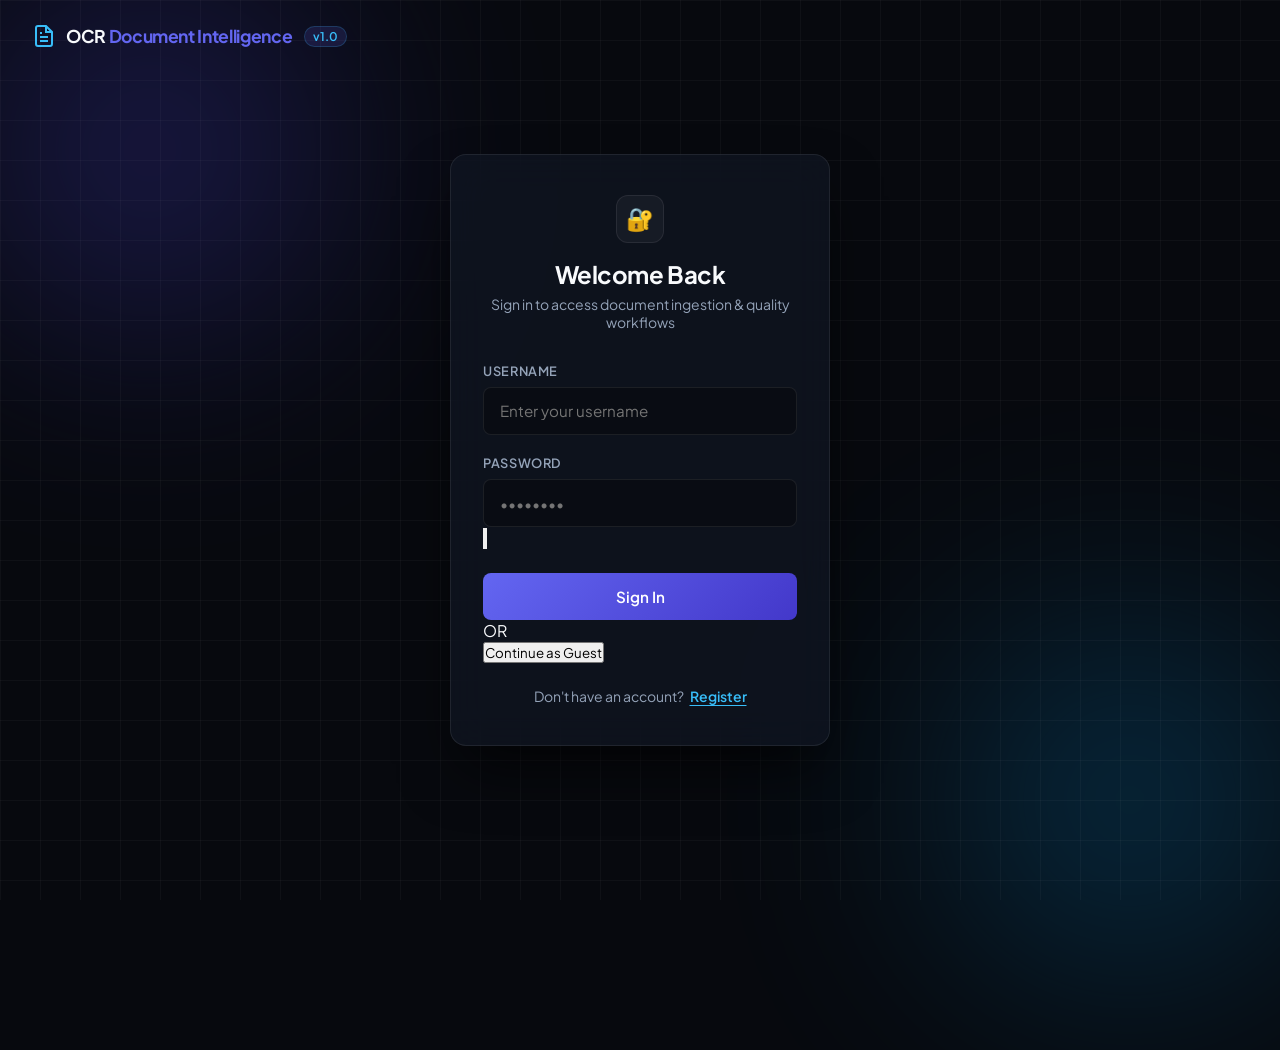
==== frontend/index.html @ 3588db5a "Made final modifications for frontend, connected db to store OCR engines's results" ====
<!DOCTYPE html>
<html lang="en">
<head>
    <meta charset="UTF-8">
    <meta name="viewport" content="width=device-width, initial-scale=1.0">
    <title>OCR Document Intelligence - Platform</title>
    <link rel="stylesheet" href="css/style.css">
    <link rel="preconnect" href="https://fonts.googleapis.com">
    <link href="https://fonts.googleapis.com/css2?family=Plus+Jakarta+Sans:wght@400;500;600;700&display=swap" rel="stylesheet">
</head>
<body>
    <!-- Top Branding Header -->
    <header class="top-branding">
        <div class="brand-logo">
            <svg class="brand-icon" viewBox="0 0 24 24" fill="none" stroke="currentColor" stroke-width="2">
                <path d="M14 2H6a2 2 0 0 0-2 2v16a2 2 0 0 0 2 2h12a2 2 0 0 0 2-2V8z"></path>
                <polyline points="14 2 14 8 20 8"></polyline>
                <line x1="16" y1="13" x2="8" y2="13"></line>
                <line x1="16" y1="17" x2="8" y2="17"></line>
                <polyline points="10 9 9 9 8 9"></polyline>
            </svg>
            <span class="brand-name">OCR <span class="brand-accent">Document Intelligence</span></span>
        </div>
        <span class="version-badge">v1.0</span>

        <!-- App View Header Right Controls (Hidden in Auth View) -->
        <div id="header-user-controls" class="header-controls hidden">
            <span id="user-badge" class="user-badge"></span>
            <button id="logout-btn" class="btn-logout" title="Sign Out">Sign Out</button>
        </div>
    </header>

    <!-- Dynamic Animated Background -->
    <div class="bg-glow glow-1"></div>
    <div class="bg-glow glow-2"></div>
    <div class="bg-grid"></div>

    <!-- MAIN SPA VIEW WRAPPER -->
    <div id="spa-container">

        <!-- VIEW 1: AUTHENTICATION -->
        <section id="view-auth" class="spa-view active">
            <main class="auth-wrapper">
                <div class="auth-card">
                    <div class="auth-header">
                        <div class="header-icon-wrap">
                            <span class="auth-icon" id="form-icon">🔐</span>
                        </div>
                        <h2 id="form-title">Welcome Back</h2>
                        <p id="form-subtitle">Sign in to access document ingestion & quality workflows</p>
                    </div>

                    <div id="alert-message" class="alert hidden" aria-live="polite"></div>

                    <form id="auth-form">
                        <div class="form-group">
                            <label for="username">Username</label>
                            <div class="input-wrapper">
                                <input type="text" id="username" name="username" placeholder="Enter your username" required autocomplete="username">
                            </div>
                        </div>

                        <div class="form-group">
                            <label for="password">Password</label>
                            <div class="input-wrapper password-wrapper">
                                <input type="password" id="password" name="password" placeholder="••••••••" required autocomplete="current-password">
                                <button type="button" id="toggle-password-btn" class="btn-eye" aria-label="Toggle password visibility">
                                    <svg class="eye-icon" viewBox="0 0 24 24" fill="none" stroke="currentColor" stroke-width="2">
                                        <path d="M1 12s4-8 11-8 11 8 11 8-4 8-11 8-11-8-11-8z"></path>
                                        <circle cx="12" cy="12" r="3"></circle>
                                    </svg>
                                </button>
                            </div>
                        </div>

                        <button type="submit" id="submit-btn" class="btn-primary">
                            <span id="btn-text">Sign In</span>
                            <div class="spinner hidden" id="btn-spinner"></div>
                        </button>
                    </form>

                    <!-- Guest Mode Option with Tooltip Warning -->
                    <div class="guest-divider">
                        <span>OR</span>
                    </div>

                    <div class="guest-action-wrapper" data-tooltip="⚠️ Guest session history will not be saved across visits.">
                        <button type="button" id="guest-btn" class="btn-secondary">
                            <span>Continue as Guest</span>
                        </button>
                    </div>

                    <div class="auth-toggle">
                        <span id="toggle-prompt">Don't have an account?</span>
                        <button type="button" id="toggle-btn" class="btn-link">Register</button>
                    </div>
                </div>
            </main>
        </section>

        <!-- VIEW 2: APPLICATION CONTAINER (UPLOAD / WORKSPACE / DASHBOARD) -->
        <section id="view-app" class="spa-view hidden">
            <div class="app-container">
                <!-- Document Upload & Processing Views will render here dynamically -->
                <div id="app-content-root"></div>
            </div>
        </section>

    </div>

    <script src="js/config.js"></script>
    <script src="js/auth.js"></script>
</body>
</html>
---- frontend/css/style.css ----
:root {
    --bg-dark: #07090e;
    --surface: rgba(18, 24, 38, 0.65);
    --border: rgba(255, 255, 255, 0.08);
    --border-hover: rgba(99, 102, 241, 0.5);
    --primary: #6366f1;
    --primary-hover: #4f46e5;
    --accent: #38bdf8;
    --text-main: #f8fafc;
    --text-muted: #94a3b8;
    --error: #f87171;
    --error-bg: rgba(239, 68, 68, 0.12);
    --success: #4ade80;
    --success-bg: rgba(34, 197, 94, 0.12);
}

* { box-sizing: border-box; margin: 0; padding: 0; font-family: 'Plus Jakarta Sans', sans-serif; }

body {
    background-color: var(--bg-dark);
    color: var(--text-main);
    min-height: 100vh;
    display: flex;
    justify-content: center;
    align-items: center;
    overflow: hidden;
    position: relative;
}

/* Top Left Branding */
.top-branding {
    position: fixed;
    top: 24px;
    left: 32px;
    display: flex;
    align-items: center;
    gap: 12px;
    z-index: 10;
}
.brand-logo {
    display: flex;
    align-items: center;
    gap: 10px;
}
.brand-icon {
    width: 24px;
    height: 24px;
    color: var(--accent);
}
.brand-name {
    font-weight: 700;
    font-size: 1.1rem;
    letter-spacing: -0.02em;
    color: var(--text-main);
}
.brand-accent {
    color: var(--primary);
}
.version-badge {
    background: rgba(99, 102, 241, 0.15);
    color: var(--accent);
    border: 1px solid rgba(56, 189, 248, 0.2);
    font-size: 0.75rem;
    padding: 2px 8px;
    border-radius: 12px;
    font-weight: 600;
}

/* Animated Background Mesh & Grid */
.bg-grid {
    position: absolute;
    inset: 0;
    background-image: linear-gradient(to right, rgba(255, 255, 255, 0.03) 1px, transparent 1px),
                      linear-gradient(to bottom, rgba(255, 255, 255, 0.03) 1px, transparent 1px);
    background-size: 40px 40px;
    z-index: 1;
}
.bg-glow {
    position: absolute;
    width: 500px;
    height: 500px;
    border-radius: 50%;
    filter: blur(120px);
    opacity: 0.45;
    z-index: 0;
    animation: floatGlow 14s infinite alternate ease-in-out;
}
.glow-1 {
    top: -100px;
    left: -100px;
    background: radial-gradient(circle, #4f46e5 0%, transparent 70%);
}
.glow-2 {
    bottom: -150px;
    right: -100px;
    background: radial-gradient(circle, #0284c7 0%, transparent 70%);
    animation-delay: -7s;
}

@keyframes floatGlow {
    0% { transform: translate(0, 0) scale(1); }
    100% { transform: translate(60px, 40px) scale(1.15); }
}

/* Auth Card Glassmorphism */
.auth-wrapper {
    position: relative;
    z-index: 2;
    width: 100%;
    max-width: 420px;
    padding: 20px;
    animation: fadeInUp 0.6s cubic-bezier(0.16, 1, 0.3, 1);
}
@keyframes fadeInUp {
    from { opacity: 0; transform: translateY(20px); }
    to { opacity: 1; transform: translateY(0); }
}

.auth-card {
    background: var(--surface);
    backdrop-filter: blur(20px);
    -webkit-backdrop-filter: blur(20px);
    border: 1px solid var(--border);
    border-radius: 16px;
    padding: 2.5rem 2rem;
    box-shadow: 0 30px 60px -12px rgba(0, 0, 0, 0.7);
}

.auth-header {
    text-align: center;
    margin-bottom: 2rem;
}
.header-icon-wrap {
    width: 48px;
    height: 48px;
    background: rgba(255, 255, 255, 0.04);
    border: 1px solid var(--border);
    border-radius: 12px;
    display: inline-flex;
    align-items: center;
    justify-content: center;
    margin-bottom: 1rem;
}
.auth-icon { font-size: 1.4rem; }
.auth-header h2 { font-size: 1.5rem; font-weight: 700; letter-spacing: -0.02em; }
.auth-header p { color: var(--text-muted); font-size: 0.875rem; margin-top: 6px; }

/* Forms & Inputs */
.form-group { margin-bottom: 1.25rem; }
.form-group label { display: block; font-size: 0.8rem; font-weight: 600; text-transform: uppercase; letter-spacing: 0.05em; color: var(--text-muted); margin-bottom: 0.5rem; }
.input-wrapper input {
    width: 100%;
    padding: 0.85rem 1rem;
    background: rgba(7, 9, 14, 0.6);
    border: 1px solid var(--border);
    border-radius: 8px;
    color: var(--text-main);
    font-size: 0.95rem;
    outline: none;
    transition: all 0.2s ease;
}
.input-wrapper input:focus {
    border-color: var(--primary);
    box-shadow: 0 0 0 3px rgba(99, 102, 241, 0.2);
}

/* Primary Button */
.btn-primary {
    width: 100%;
    padding: 0.875rem;
    background: linear-gradient(135deg, var(--primary) 0%, #4338ca 100%);
    color: white;
    border: none;
    border-radius: 8px;
    font-weight: 600;
    font-size: 0.95rem;
    cursor: pointer;
    transition: all 0.2s ease;
    display: flex;
    justify-content: center;
    align-items: center;
    margin-top: 1.5rem;
}
.btn-primary:hover {
    transform: translateY(-1px);
    box-shadow: 0 8px 20px -4px rgba(99, 102, 241, 0.5);
}

/* Alert Boxes */
.alert {
    padding: 0.85rem 1rem;
    border-radius: 8px;
    font-size: 0.875rem;
    margin-bottom: 1.25rem;
}
.alert.error { background: var(--error-bg); border: 1px solid rgba(239, 68, 68, 0.3); color: var(--error); }
.alert.success { background: var(--success-bg); border: 1px solid rgba(34, 197, 94, 0.3); color: var(--success); }
.hidden { display: none !important; }

/* Toggle Button & Link */
.auth-toggle { text-align: center; margin-top: 1.5rem; font-size: 0.875rem; color: var(--text-muted); }
.btn-link {
    background: none;
    border: none;
    color: var(--accent);
    font-weight: 600;
    cursor: pointer;
    font-size: 0.875rem;
    margin-left: 4px;
    text-decoration: underline;
    text-underline-offset: 3px;
}
.btn-link:hover { color: var(--primary); }
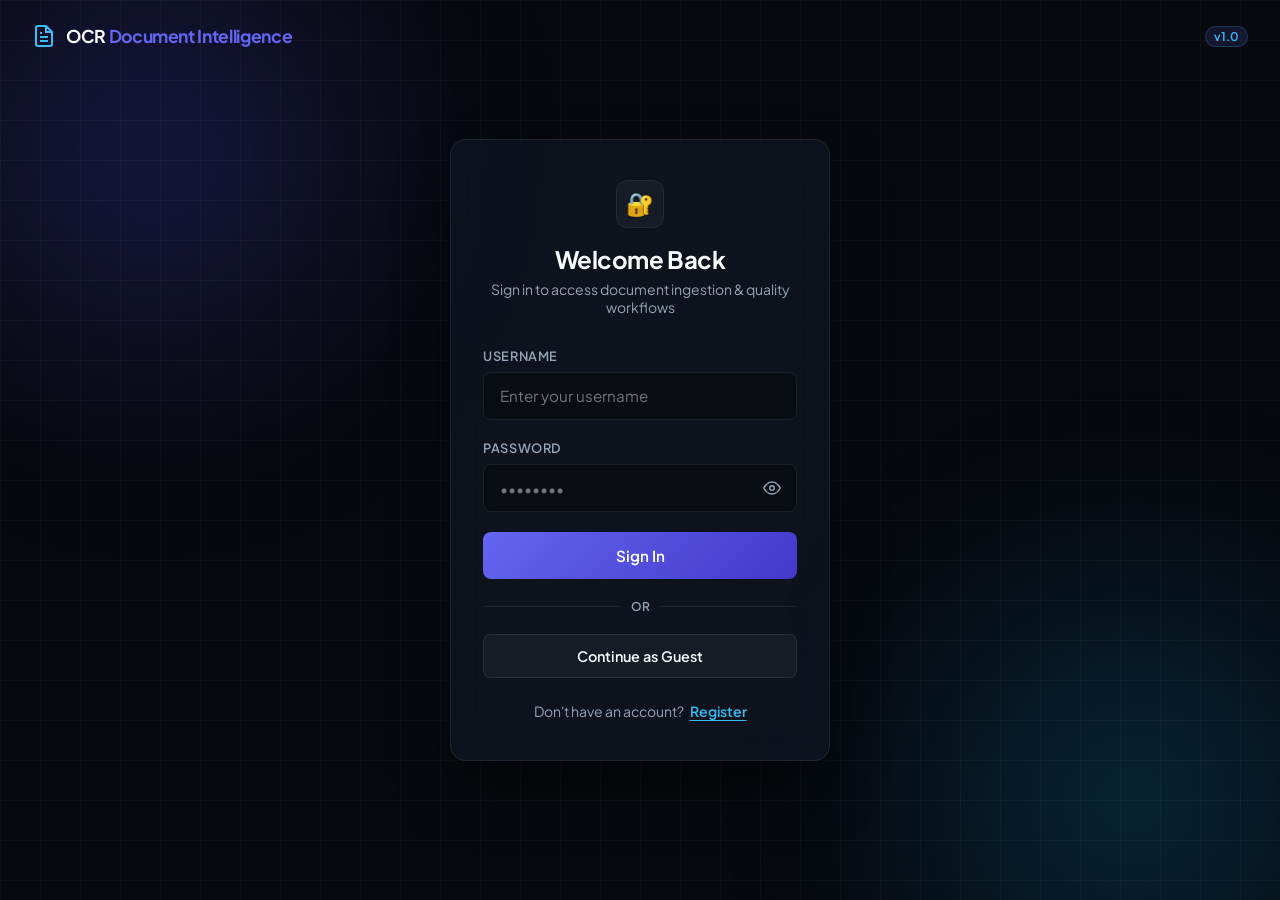
==== commit 6cbd7319: "Added history routes and some frontend implementation" ====
--- a/frontend/index.html
+++ b/frontend/index.html
@@ -1,114 +1,662 @@
 <!DOCTYPE html>
 <html lang="en">
+
 <head>
     <meta charset="UTF-8">
     <meta name="viewport" content="width=device-width, initial-scale=1.0">
+
     <title>OCR Document Intelligence - Platform</title>
+
     <link rel="stylesheet" href="css/style.css">
+
     <link rel="preconnect" href="https://fonts.googleapis.com">
-    <link href="https://fonts.googleapis.com/css2?family=Plus+Jakarta+Sans:wght@400;500;600;700&display=swap" rel="stylesheet">
+    <link
+        href="https://fonts.googleapis.com/css2?family=Plus+Jakarta+Sans:wght@400;500;600;700&display=swap"
+        rel="stylesheet"
+    >
 </head>
+
 <body>
+
     <!-- Top Branding Header -->
     <header class="top-branding">
+
         <div class="brand-logo">
-            <svg class="brand-icon" viewBox="0 0 24 24" fill="none" stroke="currentColor" stroke-width="2">
+
+            <svg
+                class="brand-icon"
+                viewBox="0 0 24 24"
+                fill="none"
+                stroke="currentColor"
+                stroke-width="2"
+            >
                 <path d="M14 2H6a2 2 0 0 0-2 2v16a2 2 0 0 0 2 2h12a2 2 0 0 0 2-2V8z"></path>
                 <polyline points="14 2 14 8 20 8"></polyline>
                 <line x1="16" y1="13" x2="8" y2="13"></line>
                 <line x1="16" y1="17" x2="8" y2="17"></line>
                 <polyline points="10 9 9 9 8 9"></polyline>
             </svg>
-            <span class="brand-name">OCR <span class="brand-accent">Document Intelligence</span></span>
+
+            <span class="brand-name">
+                OCR <span class="brand-accent">Document Intelligence</span>
+            </span>
+
         </div>
+
         <span class="version-badge">v1.0</span>
 
-        <!-- App View Header Right Controls (Hidden in Auth View) -->
+        <!-- App View Header Right Controls -->
+        <!-- Hidden while authentication view is active -->
         <div id="header-user-controls" class="header-controls hidden">
+
             <span id="user-badge" class="user-badge"></span>
-            <button id="logout-btn" class="btn-logout" title="Sign Out">Sign Out</button>
+
+            <button
+                id="logout-btn"
+                class="btn-logout"
+                title="Sign Out"
+            >
+                Sign Out
+            </button>
+
         </div>
+
     </header>
+
 
     <!-- Dynamic Animated Background -->
     <div class="bg-glow glow-1"></div>
     <div class="bg-glow glow-2"></div>
     <div class="bg-grid"></div>
 
+
     <!-- MAIN SPA VIEW WRAPPER -->
     <div id="spa-container">
 
-        <!-- VIEW 1: AUTHENTICATION -->
+
+        <!-- ========================================================= -->
+        <!-- VIEW 1: AUTHENTICATION                                    -->
+        <!-- ========================================================= -->
+
         <section id="view-auth" class="spa-view active">
+
             <main class="auth-wrapper">
+
                 <div class="auth-card">
+
                     <div class="auth-header">
+
                         <div class="header-icon-wrap">
                             <span class="auth-icon" id="form-icon">🔐</span>
                         </div>
+
                         <h2 id="form-title">Welcome Back</h2>
-                        <p id="form-subtitle">Sign in to access document ingestion & quality workflows</p>
-                    </div>
-
-                    <div id="alert-message" class="alert hidden" aria-live="polite"></div>
-
+
+                        <p id="form-subtitle">
+                            Sign in to access document ingestion &amp; quality workflows
+                        </p>
+
+                    </div>
+
+
+                    <div
+                        id="alert-message"
+                        class="alert hidden"
+                        aria-live="polite"
+                    ></div>
+
+
+                    <!-- Authentication Form -->
                     <form id="auth-form">
+
                         <div class="form-group">
+
                             <label for="username">Username</label>
+
                             <div class="input-wrapper">
-                                <input type="text" id="username" name="username" placeholder="Enter your username" required autocomplete="username">
+
+                                <input
+                                    type="text"
+                                    id="username"
+                                    name="username"
+                                    placeholder="Enter your username"
+                                    required
+                                    autocomplete="username"
+                                >
+
                             </div>
-                        </div>
+
+                        </div>
+
 
                         <div class="form-group">
+
                             <label for="password">Password</label>
+
                             <div class="input-wrapper password-wrapper">
-                                <input type="password" id="password" name="password" placeholder="••••••••" required autocomplete="current-password">
-                                <button type="button" id="toggle-password-btn" class="btn-eye" aria-label="Toggle password visibility">
-                                    <svg class="eye-icon" viewBox="0 0 24 24" fill="none" stroke="currentColor" stroke-width="2">
+
+                                <input
+                                    type="password"
+                                    id="password"
+                                    name="password"
+                                    placeholder="••••••••"
+                                    required
+                                    autocomplete="current-password"
+                                >
+
+                                <button
+                                    type="button"
+                                    id="toggle-password-btn"
+                                    class="btn-eye"
+                                    aria-label="Toggle password visibility"
+                                >
+
+                                    <svg
+                                        class="eye-icon"
+                                        viewBox="0 0 24 24"
+                                        fill="none"
+                                        stroke="currentColor"
+                                        stroke-width="2"
+                                    >
                                         <path d="M1 12s4-8 11-8 11 8 11 8-4 8-11 8-11-8-11-8z"></path>
                                         <circle cx="12" cy="12" r="3"></circle>
                                     </svg>
+
                                 </button>
+
                             </div>
-                        </div>
-
-                        <button type="submit" id="submit-btn" class="btn-primary">
+
+                        </div>
+
+
+                        <button
+                            type="submit"
+                            id="submit-btn"
+                            class="btn-primary"
+                        >
+
                             <span id="btn-text">Sign In</span>
-                            <div class="spinner hidden" id="btn-spinner"></div>
+
+                            <div
+                                class="spinner hidden"
+                                id="btn-spinner"
+                            ></div>
+
                         </button>
+
                     </form>
 
-                    <!-- Guest Mode Option with Tooltip Warning -->
+
+                    <!-- Guest Mode Option -->
                     <div class="guest-divider">
                         <span>OR</span>
                     </div>
 
-                    <div class="guest-action-wrapper" data-tooltip="⚠️ Guest session history will not be saved across visits.">
-                        <button type="button" id="guest-btn" class="btn-secondary">
+
+                    <div
+                        class="guest-action-wrapper"
+                        data-tooltip="⚠️ Guest session history will not be saved across visits."
+                    >
+
+                        <button
+                            type="button"
+                            id="guest-btn"
+                            class="btn-secondary"
+                        >
                             <span>Continue as Guest</span>
                         </button>
-                    </div>
-
+
+                    </div>
+
+
+                    <!-- Login / Register Toggle -->
                     <div class="auth-toggle">
-                        <span id="toggle-prompt">Don't have an account?</span>
-                        <button type="button" id="toggle-btn" class="btn-link">Register</button>
-                    </div>
+
+                        <span id="toggle-prompt">
+                            Don't have an account?
+                        </span>
+
+                        <button
+                            type="button"
+                            id="toggle-btn"
+                            class="btn-link"
+                        >
+                            Register
+                        </button>
+
+                    </div>
+
                 </div>
+
             </main>
+
         </section>
 
-        <!-- VIEW 2: APPLICATION CONTAINER (UPLOAD / WORKSPACE / DASHBOARD) -->
+
+        <!-- ========================================================= -->
+        <!-- VIEW 2: APPLICATION                                      -->
+        <!-- ========================================================= -->
+
         <section id="view-app" class="spa-view hidden">
-            <div class="app-container">
-                <!-- Document Upload & Processing Views will render here dynamically -->
-                <div id="app-content-root"></div>
+
+            <div class="dashboard-layout">
+
+
+                
+            <!-- ========================================================= -->
+            <!-- LEFT SIDEBAR NAVIGATION                                   -->
+            <!-- ========================================================= -->
+            <aside class="sidebar-nav">
+
+                <!-- Sidebar Brand -->
+                <div class="sidebar-brand">
+                    <svg
+                        viewBox="0 0 24 24"
+                        width="24"
+                        height="24"
+                        fill="none"
+                        stroke="currentColor"
+                        stroke-width="2"
+                    >
+                        <path d="M14 2H6a2 2 0 0 0-2 2v16a2 2 0 0 0 2 2h12a2 2 0 0 0 2-2V8z"></path>
+                        <polyline points="14 2 14 8 20 8"></polyline>
+                    </svg>
+
+                    <span>OCR Workspace</span>
+                </div>
+
+
+                <!-- Navigation Menu -->
+                <nav class="nav-menu" aria-label="Main navigation">
+
+                    <!-- ===================================================== -->
+                    <!-- DOCUMENT INGESTION                                   -->
+                    <!-- ===================================================== -->
+                    <button
+                        type="button"
+                        class="nav-item active"
+                        id="nav-ingestion"
+                        data-tab="ingestion"
+                        onclick="switchMainTab('ingestion')"
+                    >
+                        <svg
+                            class="nav-icon"
+                            viewBox="0 0 24 24"
+                            width="18"
+                            height="18"
+                            fill="none"
+                            stroke="currentColor"
+                            stroke-width="2"
+                        >
+                            <path d="M21 15v4a2 2 0 0 1-2 2H5a2 2 0 0 1-2-2v-4"></path>
+                            <polyline points="17 8 12 3 7 8"></polyline>
+                            <line x1="12" y1="3" x2="12" y2="15"></line>
+                        </svg>
+
+                        <span>Document Ingestion</span>
+                    </button>
+
+
+                    <!-- ===================================================== -->
+                    <!-- DOCUMENT HISTORY                                     -->
+                    <!-- ===================================================== -->
+                    <div
+                        id="history-nav-wrapper"
+                        class="nav-item-wrapper"
+                        data-tooltip="🔒 History is unavailable in Guest Mode"
+                    >
+                        <button
+                            type="button"
+                            id="nav-history"
+                            class="nav-item"
+                            data-tab="history"
+                            onclick="switchMainTab('history')"
+                        >
+                            <svg
+                                class="nav-icon"
+                                viewBox="0 0 24 24"
+                                width="18"
+                                height="18"
+                                fill="none"
+                                stroke="currentColor"
+                                stroke-width="2"
+                            >
+                                <circle cx="12" cy="12" r="10"></circle>
+                                <polyline points="12 6 12 12 16 14"></polyline>
+                            </svg>
+
+                            <span>Document History</span>
+
+                            <span
+                                id="history-lock-badge"
+                                class="lock-badge hidden"
+                            >
+                                Locked
+                            </span>
+                        </button>
+                    </div>
+
+
+                    <!-- ===================================================== -->
+                    <!-- PREPROCESSING                                        -->
+                    <!-- ===================================================== -->
+                    <button
+                        type="button"
+                        class="nav-item"
+                        id="nav-preprocessing"
+                        data-tab="preprocessing"
+                        onclick="switchMainTab('preprocessing')"
+                    >
+                        <svg
+                            class="nav-icon"
+                            viewBox="0 0 24 24"
+                            width="18"
+                            height="18"
+                            fill="none"
+                            stroke="currentColor"
+                            stroke-width="2"
+                        >
+                            <circle cx="12" cy="12" r="3"></circle>
+
+                            <path d="M19.4 15a1.65 1.65 0 0 0 .33 1.82l.06.06a2 2 0 0 1 0 2.83 2 2 0 0 1-2.83 0l-.06-.06a1.65 1.65 0 0 0-1.82-.33 1.65 1.65 0 0 0-1 1.51V21a2 2 0 0 1-2 2 2 2 0 0 1-2-2v-.09A1.65 1.65 0 0 0 9 19.4a1.65 1.65 0 0 0-1.82.33l-.06.06a2 2 0 0 1-2.83 0 2 2 0 0 1 0-2.83l.06-.06a1.65 1.65 0 0 0 .33-1.82 1.65 1.65 0 0 0-1.51-1H3a2 2 0 0 1-2-2 2 2 0 0 1 2-2h.09A1.65 1.65 0 0 0 4.6 9a1.65 1.65 0 0 0-.33-1.82l-.06-.06a2 2 0 0 1 0-2.83 2 2 0 0 1 2.83 0l.06.06a1.65 1.65 0 0 0 1.82.33H9a1.65 1.65 0 0 0 1-1.51V3a2 2 0 0 1 2-2 2 2 0 0 1 2 2v.09a1.65 1.65 0 0 0 1 1.51 1.65 1.65 0 0 0 1.82-.33l.06-.06a2 2 0 0 1 2.83 0 2 2 0 0 1 0 2.83l-.06.06a1.65 1.65 0 0 0-.33 1.82V9a1.65 1.65 0 0 0 1.51 1H21a2 2 0 0 1 2 2 2 0 0 1-2 2h-.09a1.65 1.65 0 0 0-1.51 1z"></path>
+                        </svg>
+
+                        <span>Preprocessing</span>
+                    </button>
+
+                </nav>
+
+            </aside>
+            
+
+
+
+                <!-- ================================================= -->
+                <!-- MAIN WORKSPACE                                    -->
+                <!-- ================================================= -->
+
+                <main class="main-workspace">
+
+
+                    <!-- ============================================= -->
+                    <!-- TAB 1: UPLOAD                                 -->
+                    <!-- ============================================= -->
+
+                    <div
+                        id="tab-upload"
+                        class="tab-page active"
+                    >
+
+                        <div class="workspace-header">
+
+                            <h2>Document Ingestion</h2>
+
+                            <p>
+                                Upload single or batch documents for intelligent OCR extraction and preprocessing
+                            </p>
+
+                        </div>
+
+
+                        <div
+                            id="upload-alert"
+                            class="alert hidden"
+                        ></div>
+
+
+                        <div class="upload-workspace-grid">
+
+
+                            <!-- Dropzone -->
+                            <div
+                                class="dropzone-card"
+                                id="dropzoneContainer"
+                            >
+
+                                <input
+                                    type="file"
+                                    id="fileInput"
+                                    multiple
+                                    accept=".pdf,.png,.jpg,.jpeg"
+                                    class="hidden-file-input"
+                                >
+
+
+                                <div class="dropzone-content">
+
+                                    <div class="dropzone-icon-wrap">
+
+                                        <svg
+                                            class="dropzone-icon"
+                                            viewBox="0 0 24 24"
+                                            fill="none"
+                                            stroke="currentColor"
+                                            stroke-width="1.8"
+                                        >
+                                            <path d="M21 15v4a2 2 0 0 1-2 2H5a2 2 0 0 1-2-2v-4"></path>
+                                            <polyline points="17 8 12 3 7 8"></polyline>
+                                            <line x1="12" y1="3" x2="12" y2="15"></line>
+                                        </svg>
+
+                                    </div>
+
+
+                                    <h3>
+                                        Drag &amp; drop your files here
+                                    </h3>
+
+
+                                    <p class="dropzone-subtitle">
+                                        Supports PDF, PNG, JPG, JPEG
+                                        (Max 10 MB per file, up to 10 files batch)
+                                    </p>
+
+
+                                    <button
+                                        type="button"
+                                        class="btn-browse"
+                                        onclick="document.getElementById('fileInput').click()"
+                                    >
+                                        Browse Files
+                                    </button>
+
+                                </div>
+
+                            </div>
+
+
+                            <!-- Queue -->
+                            <div class="queue-card">
+
+                                <div class="queue-header">
+
+                                    <h3>
+                                        Batch Queue
+                                        (<span id="queueCount">0</span>/10)
+                                    </h3>
+
+                                    <button
+                                        type="button"
+                                        id="btnClearQueue"
+                                        class="btn-clear-queue hidden"
+                                        onclick="clearBatchQueue()"
+                                    >
+                                        Clear All
+                                    </button>
+
+                                </div>
+
+
+                                <div
+                                    id="queueList"
+                                    class="queue-list-container"
+                                >
+
+                                    <div
+                                        class="queue-empty-state"
+                                        id="emptyQueueState"
+                                    >
+
+                                        <span class="empty-icon">📁</span>
+
+                                        <p>
+                                            No documents queued for processing
+                                        </p>
+
+                                    </div>
+
+                                </div>
+
+
+                                <div class="queue-footer">
+
+                                    <button
+                                        type="button"
+                                        id="btnProceedPreprocessing"
+                                        class="btn-primary"
+                                        disabled
+                                        onclick="proceedToPreprocessing()"
+                                    >
+
+                                        <span>
+                                            Proceed to Preprocessing
+                                        </span>
+
+                                        <svg
+                                            viewBox="0 0 24 24"
+                                            width="18"
+                                            height="18"
+                                            fill="none"
+                                            stroke="currentColor"
+                                            stroke-width="2"
+                                        >
+                                            <line
+                                                x1="5"
+                                                y1="12"
+                                                x2="19"
+                                                y2="12"
+                                            ></line>
+
+                                            <polyline
+                                                points="12 5 19 12 12 19"
+                                            ></polyline>
+                                        </svg>
+
+                                    </button>
+
+                                </div>
+
+                            </div>
+
+                        </div>
+
+                    </div>
+
+
+                    <!-- ============================================= -->
+                    <!-- TAB 2: HISTORY                                -->
+                    <!-- ============================================= -->
+
+                    <div
+                        id="tab-history"
+                        class="tab-page hidden"
+                    >
+
+                        <div class="workspace-header">
+
+                            <h2>Document History</h2>
+
+                            <p>
+                                View previously processed documents and review historical extraction logs
+                            </p>
+
+                        </div>
+
+
+                        <div
+                            id="history-content-root"
+                            class="history-placeholder"
+                        >
+                            <!-- History items will be dynamically rendered here -->
+                        </div>
+
+                    </div>
+
+
+                    <!-- ============================================= -->
+                    <!-- TAB 3: SETTINGS                               -->
+                    <!-- ============================================= -->
+
+                    <div
+                        id="tab-settings"
+                        class="tab-page hidden"
+                    >
+
+                        <div class="workspace-header">
+
+                            <h2>Pipeline Configuration</h2>
+
+                            <p>
+                                Configure default OCR engines, threshold parameters, and export targets
+                            </p>
+
+                        </div>
+
+                    </div>
+
+
+                    <!-- ============================================= -->
+                    <!-- TAB 4: PREPROCESSING                          -->
+                    <!-- ============================================= -->
+
+                    <section id="tab-preprocessing" class="tab-page hidden">
+                        <div class="tab-header-row">
+                            <div>
+                                <h2>Document Preprocessing &amp; Quality Control</h2>
+                                <p class="subtitle">
+                                    Review quality metrics and customize image enhancement pipelines before running OCR.
+                                </p>
+                            </div>
+                            <div class="stats-counter-badge">
+                                Total Pages Queued: <span id="prepTotalPages">0</span>
+                            </div>
+                        </div>
+
+                        <!-- Dynamic Container where page cards are rendered by preprocessing.js -->
+                        <div id="preprocessingPagesContainer"></div>
+                    </section>
+
+
+                    <!-- ============================================= -->
+                    <!-- IMAGE LIGHTBOX                                -->
+                    <!-- ============================================= -->
+
+                    <!-- Fullscreen Image Lightbox Overlay -->
+                    <div id="imageLightboxModal" class="lightbox-modal hidden" onclick="closeImageLightbox(event)">
+                        <div class="lightbox-content" onclick="event.stopPropagation()">
+                            <button type="button" class="lightbox-close" onclick="closeImageLightbox(event, true)">&times;</button>
+                            <img id="lightboxImage" src="" alt="Full Resolution Document Page" />
+                            <div id="lightboxCaption" class="lightbox-caption"></div>
+                        </div>
+                    </div>
+
+                    </div>
+
+                </main>
+
             </div>
+
         </section>
 
     </div>
 
+
+    <!-- JavaScript -->
     <script src="js/config.js"></script>
     <script src="js/auth.js"></script>
+    <script src="js/upload.js"></script>
+    <script src="js/preprocessing.js"></script>
+
 </body>
+
 </html>
--- a/frontend/css/style.css
+++ b/frontend/css/style.css
@@ -20,42 +20,29 @@
     background-color: var(--bg-dark);
     color: var(--text-main);
     min-height: 100vh;
-    display: flex;
-    justify-content: center;
-    align-items: center;
-    overflow: hidden;
+    overflow-x: hidden;
     position: relative;
 }
 
-/* Top Left Branding */
+/* SPA View Management */
+.spa-view { display: none; width: 100%; min-height: 100vh; }
+.spa-view.active { display: flex; flex-direction: column; align-items: center; justify-content: center; }
+
+/* Top Left Branding Header */
 .top-branding {
     position: fixed;
     top: 24px;
     left: 32px;
-    display: flex;
-    align-items: center;
-    gap: 12px;
+    right: 32px;
+    display: flex;
+    align-items: center;
+    justify-content: space-between;
     z-index: 10;
 }
-.brand-logo {
-    display: flex;
-    align-items: center;
-    gap: 10px;
-}
-.brand-icon {
-    width: 24px;
-    height: 24px;
-    color: var(--accent);
-}
-.brand-name {
-    font-weight: 700;
-    font-size: 1.1rem;
-    letter-spacing: -0.02em;
-    color: var(--text-main);
-}
-.brand-accent {
-    color: var(--primary);
-}
+.brand-logo { display: flex; align-items: center; gap: 10px; }
+.brand-icon { width: 24px; height: 24px; color: var(--accent); }
+.brand-name { font-weight: 700; font-size: 1.1rem; letter-spacing: -0.02em; color: var(--text-main); }
+.brand-accent { color: var(--primary); }
 .version-badge {
     background: rgba(99, 102, 241, 0.15);
     color: var(--accent);
@@ -66,17 +53,39 @@
     font-weight: 600;
 }
 
+.header-controls { display: flex; align-items: center; gap: 12px; }
+.user-badge {
+    background: rgba(255, 255, 255, 0.05);
+    border: 1px solid var(--border);
+    padding: 4px 12px;
+    border-radius: 20px;
+    font-size: 0.85rem;
+    color: var(--accent);
+}
+.btn-logout {
+    background: rgba(239, 68, 68, 0.1);
+    color: var(--error);
+    border: 1px solid rgba(239, 68, 68, 0.2);
+    padding: 6px 14px;
+    border-radius: 8px;
+    font-size: 0.85rem;
+    cursor: pointer;
+    transition: all 0.2s ease;
+}
+.btn-logout:hover { background: rgba(239, 68, 68, 0.2); }
+
 /* Animated Background Mesh & Grid */
 .bg-grid {
-    position: absolute;
+    position: fixed;
     inset: 0;
     background-image: linear-gradient(to right, rgba(255, 255, 255, 0.03) 1px, transparent 1px),
                       linear-gradient(to bottom, rgba(255, 255, 255, 0.03) 1px, transparent 1px);
     background-size: 40px 40px;
     z-index: 1;
+    pointer-events: none;
 }
 .bg-glow {
-    position: absolute;
+    position: fixed;
     width: 500px;
     height: 500px;
     border-radius: 50%;
@@ -84,18 +93,10 @@
     opacity: 0.45;
     z-index: 0;
     animation: floatGlow 14s infinite alternate ease-in-out;
-}
-.glow-1 {
-    top: -100px;
-    left: -100px;
-    background: radial-gradient(circle, #4f46e5 0%, transparent 70%);
-}
-.glow-2 {
-    bottom: -150px;
-    right: -100px;
-    background: radial-gradient(circle, #0284c7 0%, transparent 70%);
-    animation-delay: -7s;
-}
+    pointer-events: none;
+}
+.glow-1 { top: -100px; left: -100px; background: radial-gradient(circle, #4f46e5 0%, transparent 70%); }
+.glow-2 { bottom: -150px; right: -100px; background: radial-gradient(circle, #0284c7 0%, transparent 70%); animation-delay: -7s; }
 
 @keyframes floatGlow {
     0% { transform: translate(0, 0) scale(1); }
@@ -103,19 +104,7 @@
 }
 
 /* Auth Card Glassmorphism */
-.auth-wrapper {
-    position: relative;
-    z-index: 2;
-    width: 100%;
-    max-width: 420px;
-    padding: 20px;
-    animation: fadeInUp 0.6s cubic-bezier(0.16, 1, 0.3, 1);
-}
-@keyframes fadeInUp {
-    from { opacity: 0; transform: translateY(20px); }
-    to { opacity: 1; transform: translateY(0); }
-}
-
+.auth-wrapper { position: relative; z-index: 2; width: 100%; max-width: 420px; padding: 20px; }
 .auth-card {
     background: var(--surface);
     backdrop-filter: blur(20px);
@@ -126,28 +115,23 @@
     box-shadow: 0 30px 60px -12px rgba(0, 0, 0, 0.7);
 }
 
-.auth-header {
-    text-align: center;
-    margin-bottom: 2rem;
-}
+.auth-header { text-align: center; margin-bottom: 2rem; }
 .header-icon-wrap {
-    width: 48px;
-    height: 48px;
+    width: 48px; height: 48px;
     background: rgba(255, 255, 255, 0.04);
     border: 1px solid var(--border);
     border-radius: 12px;
-    display: inline-flex;
-    align-items: center;
-    justify-content: center;
+    display: inline-flex; align-items: center; justify-content: center;
     margin-bottom: 1rem;
 }
 .auth-icon { font-size: 1.4rem; }
 .auth-header h2 { font-size: 1.5rem; font-weight: 700; letter-spacing: -0.02em; }
 .auth-header p { color: var(--text-muted); font-size: 0.875rem; margin-top: 6px; }
 
-/* Forms & Inputs */
+/* Input Field & Eye Password Toggle */
 .form-group { margin-bottom: 1.25rem; }
 .form-group label { display: block; font-size: 0.8rem; font-weight: 600; text-transform: uppercase; letter-spacing: 0.05em; color: var(--text-muted); margin-bottom: 0.5rem; }
+.input-wrapper { position: relative; width: 100%; }
 .input-wrapper input {
     width: 100%;
     padding: 0.85rem 1rem;
@@ -159,12 +143,28 @@
     outline: none;
     transition: all 0.2s ease;
 }
-.input-wrapper input:focus {
-    border-color: var(--primary);
-    box-shadow: 0 0 0 3px rgba(99, 102, 241, 0.2);
-}
-
-/* Primary Button */
+.input-wrapper input:focus { border-color: var(--primary); box-shadow: 0 0 0 3px rgba(99, 102, 241, 0.2); }
+
+.password-wrapper input { padding-right: 2.75rem; }
+.btn-eye {
+    position: absolute;
+    right: 12px;
+    top: 50%;
+    transform: translateY(-50%);
+    background: none;
+    border: none;
+    color: var(--text-muted);
+    cursor: pointer;
+    padding: 4px;
+    display: flex;
+    align-items: center;
+    justify-content: center;
+    transition: color 0.2s ease;
+}
+.btn-eye:hover { color: var(--text-main); }
+.eye-icon { width: 18px; height: 18px; }
+
+/* Buttons */
 .btn-primary {
     width: 100%;
     padding: 0.875rem;
@@ -176,38 +176,813 @@
     font-size: 0.95rem;
     cursor: pointer;
     transition: all 0.2s ease;
-    display: flex;
-    justify-content: center;
-    align-items: center;
-    margin-top: 1.5rem;
-}
-.btn-primary:hover {
-    transform: translateY(-1px);
-    box-shadow: 0 8px 20px -4px rgba(99, 102, 241, 0.5);
-}
-
-/* Alert Boxes */
-.alert {
-    padding: 0.85rem 1rem;
+}
+.btn-primary:hover { transform: translateY(-1px); box-shadow: 0 8px 20px -4px rgba(99, 102, 241, 0.5); }
+
+/* Guest Mode Action & Tooltip */
+.guest-divider {
+    display: flex; align-items: center; text-align: center;
+    margin: 1.25rem 0; color: var(--text-muted); font-size: 0.75rem; font-weight: 600;
+}
+.guest-divider::before, .guest-divider::after {
+    content: ''; flex: 1; border-bottom: 1px solid var(--border);
+}
+.guest-divider span { padding: 0 10px; }
+
+.guest-action-wrapper { position: relative; width: 100%; }
+.btn-secondary {
+    width: 100%;
+    padding: 0.75rem;
+    background: rgba(255, 255, 255, 0.04);
+    border: 1px solid var(--border);
     border-radius: 8px;
-    font-size: 0.875rem;
-    margin-bottom: 1.25rem;
-}
+    color: var(--text-main);
+    font-weight: 600;
+    font-size: 0.9rem;
+    cursor: pointer;
+    transition: all 0.2s ease;
+}
+.btn-secondary:hover { background: rgba(255, 255, 255, 0.08); border-color: rgba(255, 255, 255, 0.2); }
+
+/* Hover Tooltip Warning for Guest Mode */
+.guest-action-wrapper[data-tooltip]::after {
+    content: attr(data-tooltip);
+    position: absolute;
+    bottom: 115%;
+    left: 50%;
+    transform: translateX(-50%) translateY(4px);
+    background: rgba(15, 23, 42, 0.95);
+    border: 1px solid rgba(239, 68, 68, 0.4);
+    color: var(--text-main);
+    font-size: 0.75rem;
+    padding: 8px 12px;
+    border-radius: 6px;
+    white-space: nowrap;
+    opacity: 0;
+    visibility: hidden;
+    transition: all 0.2s ease;
+    pointer-events: none;
+    box-shadow: 0 10px 20px rgba(0,0,0,0.5);
+    z-index: 20;
+}
+.guest-action-wrapper:hover[data-tooltip]::after {
+    opacity: 1;
+    visibility: visible;
+    transform: translateX(-50%) translateY(0);
+}
+
+/* Utilities */
+.alert { padding: 0.85rem 1rem; border-radius: 8px; font-size: 0.875rem; margin-bottom: 1.25rem; }
 .alert.error { background: var(--error-bg); border: 1px solid rgba(239, 68, 68, 0.3); color: var(--error); }
 .alert.success { background: var(--success-bg); border: 1px solid rgba(34, 197, 94, 0.3); color: var(--success); }
 .hidden { display: none !important; }
 
-/* Toggle Button & Link */
 .auth-toggle { text-align: center; margin-top: 1.5rem; font-size: 0.875rem; color: var(--text-muted); }
-.btn-link {
+.btn-link { background: none; border: none; color: var(--accent); font-weight: 600; cursor: pointer; font-size: 0.875rem; margin-left: 4px; text-decoration: underline; text-underline-offset: 3px; }
+.btn-link:hover { color: var(--primary); }
+
+/* SPA Layout Grid */
+.dashboard-layout {
+    display: flex;
+    width: 100%;
+    min-height: calc(100vh - 80px);
+    margin-top: 80px;
+    padding: 0 32px 32px 32px;
+    gap: 24px;
+}
+
+/* Sidebar Styles */
+.sidebar {
+    width: 240px;
+    flex-shrink: 0;
+    background: var(--surface);
+    backdrop-filter: blur(20px);
+    border: 1px solid var(--border);
+    border-radius: 16px;
+    padding: 16px;
+    height: fit-content;
+}
+.sidebar-nav {
+    width: 240px;
+    background-color: var(--surface);
+    border-right: 1px solid var(--border);
+    display: flex;
+    flex-direction: column;
+    padding: 1.5rem 1rem;
+}
+.sidebar-brand {
+    display: flex;
+    align-items: center;
+    gap: 0.75rem;
+    font-weight: 700;
+    font-size: 1.1rem;
+    color: var(--text);
+    margin-bottom: 2rem;
+}
+
+.nav-item-wrapper { position: relative; width: 100%; }
+
+.nav-item {
+    width: 100%;
+    display: flex;
+    align-items: center;
+    gap: 12px;
+    padding: 12px 16px;
+    background: transparent;
+    border: 1px solid transparent;
+    border-radius: 10px;
+    color: var(--text-muted);
+    font-size: 0.9rem;
+    font-weight: 500;
+    cursor: pointer;
+    transition: all 0.2s ease;
+    text-align: left;
+}
+.nav-item:hover:not(.disabled) {
+    background: rgba(255, 255, 255, 0.04);
+    color: var(--text-main);
+}
+.nav-item.active {
+    background: rgba(99, 102, 241, 0.12);
+    border-color: rgba(99, 102, 241, 0.3);
+    color: var(--accent);
+    font-weight: 600;
+}
+.nav-item.disabled {
+    opacity: 0.45;
+    cursor: not-allowed;
+}
+.nav-icon { width: 18px; height: 18px; }
+
+.lock-badge {
+    margin-left: auto;
+    font-size: 0.65rem;
+    background: rgba(239, 68, 68, 0.15);
+    color: var(--error);
+    border: 1px solid rgba(239, 68, 68, 0.3);
+    padding: 2px 6px;
+    border-radius: 6px;
+    text-transform: uppercase;
+    font-weight: 700;
+}
+
+/* Guest Lock Tooltip */
+.nav-item-wrapper[data-tooltip]::after {
+    content: attr(data-tooltip);
+    position: absolute;
+    left: 105%;
+    top: 50%;
+    transform: translateY(-50%) translateX(-4px);
+    background: rgba(15, 23, 42, 0.95);
+    border: 1px solid rgba(239, 68, 68, 0.4);
+    color: var(--text-main);
+    font-size: 0.75rem;
+    padding: 8px 12px;
+    border-radius: 6px;
+    white-space: nowrap;
+    opacity: 0;
+    visibility: hidden;
+    transition: all 0.2s ease;
+    pointer-events: none;
+    z-index: 30;
+    box-shadow: 0 10px 20px rgba(0, 0, 0, 0.5);
+}
+.nav-item-wrapper.is-guest:hover[data-tooltip]::after {
+    opacity: 1;
+    visibility: visible;
+    transform: translateY(-50%) translateX(0);
+}
+
+/* Main Workspace */
+.main-workspace { flex: 1; display: flex; flex-direction: column; }
+.tab-page { display: none; width: 100%; flex-direction: column; }
+.tab-page.active { display: flex; }
+
+.workspace-header { margin-bottom: 24px; }
+.workspace-header h2 { font-size: 1.6rem; font-weight: 700; letter-spacing: -0.02em; }
+.workspace-header p { color: var(--text-muted); font-size: 0.9rem; margin-top: 4px; }
+
+/* Ingestion Workspace Grid */
+.upload-workspace-grid {
+    display: grid;
+    grid-template-columns: 1.2fr 1fr;
+    gap: 24px;
+    min-height: 480px;
+}
+
+/* Dropzone Card & States */
+.dropzone-card {
+    background: var(--surface);
+    backdrop-filter: blur(20px);
+    border: 2px dashed var(--border);
+    border-radius: 16px;
+    display: flex;
+    align-items: center;
+    justify-content: center;
+    padding: 40px 24px;
+    text-align: center;
+    position: relative;
+    transition: all 0.25s ease;
+}
+.dropzone-card.drag-over {
+    border-color: var(--accent);
+    background: rgba(56, 189, 248, 0.05);
+    box-shadow: 0 0 30px rgba(56, 189, 248, 0.15);
+    transform: scale(1.008);
+}
+.hidden-file-input { display: none; }
+
+.dropzone-content { display: flex; flex-direction: column; align-items: center; max-width: 320px; }
+.dropzone-icon-wrap {
+    width: 64px; height: 64px;
+    background: rgba(99, 102, 241, 0.1);
+    border: 1px solid rgba(99, 102, 241, 0.25);
+    border-radius: 16px;
+    display: flex; align-items: center; justify-content: center;
+    margin-bottom: 20px;
+}
+.dropzone-icon { width: 32px; height: 32px; color: var(--accent); }
+.dropzone-content h3 { font-size: 1.15rem; font-weight: 600; margin-bottom: 8px; }
+.dropzone-subtitle { font-size: 0.8rem; color: var(--text-muted); line-height: 1.4; margin-bottom: 24px; }
+
+.btn-browse {
+    padding: 10px 24px;
+    background: rgba(255, 255, 255, 0.06);
+    border: 1px solid var(--border);
+    border-radius: 8px;
+    color: var(--text-main);
+    font-weight: 600;
+    font-size: 0.875rem;
+    cursor: pointer;
+    transition: all 0.2s ease;
+}
+.btn-browse:hover { background: rgba(255, 255, 255, 0.12); border-color: rgba(255, 255, 255, 0.2); }
+
+/* Queue Card & File List */
+.queue-card {
+    background: var(--surface);
+    backdrop-filter: blur(20px);
+    border: 1px solid var(--border);
+    border-radius: 16px;
+    padding: 20px;
+    display: flex;
+    flex-direction: column;
+}
+.queue-header { display: flex; align-items: center; justify-content: space-between; margin-bottom: 16px; }
+.queue-header h3 { font-size: 1rem; font-weight: 600; }
+.btn-clear-queue {
+    background: none; border: none; color: var(--error); font-size: 0.8rem;
+    font-weight: 600; cursor: pointer; text-decoration: underline;
+}
+
+.queue-list-container {
+    flex: 1;
+    overflow-y: auto;
+    display: flex;
+    flex-direction: column;
+    gap: 12px;
+    max-height: 340px;
+    padding-right: 4px;
+}
+
+.queue-empty-state {
+    display: flex; flex-direction: column; align-items: center; justify-content: center;
+    height: 100%; color: var(--text-muted); font-size: 0.875rem; text-align: center;
+}
+.empty-icon { font-size: 2rem; margin-bottom: 8px; opacity: 0.6; }
+
+/* File Queue Item Card */
+.file-card {
+    display: flex;
+    align-items: center;
+    gap: 12px;
+    background: rgba(7, 9, 14, 0.5);
+    border: 1px solid var(--border);
+    border-radius: 10px;
+    padding: 10px 12px;
+    transition: all 0.2s ease;
+}
+.file-card:hover { border-color: rgba(255, 255, 255, 0.15); }
+
+.file-thumbnail {
+    width: 40px; height: 40px;
+    border-radius: 6px;
+    object-fit: cover;
+    background: rgba(255, 255, 255, 0.05);
+    display: flex; align-items: center; justify-content: center;
+    font-size: 1.2rem; flex-shrink: 0;
+}
+
+.file-info { flex: 1; overflow: hidden; }
+.file-name {
+    font-size: 0.85rem; font-weight: 600; color: var(--text-main);
+    white-space: nowrap; overflow: hidden; text-overflow: ellipsis;
+}
+.file-meta { display: flex; align-items: center; gap: 8px; margin-top: 4px; }
+.file-size { font-size: 0.75rem; color: var(--text-muted); }
+
+/* Format Badges */
+.format-badge {
+    font-size: 0.65rem; font-weight: 700; padding: 2px 6px; border-radius: 4px; text-transform: uppercase;
+}
+.format-badge.pdf { background: rgba(239, 68, 68, 0.15); color: #fca5a5; border: 1px solid rgba(239, 68, 68, 0.3); }
+.format-badge.png { background: rgba(56, 189, 248, 0.15); color: #7dd3fc; border: 1px solid rgba(56, 189, 248, 0.3); }
+.format-badge.jpg, .format-badge.jpeg { background: rgba(250, 204, 21, 0.15); color: #fde047; border: 1px solid rgba(250, 204, 21, 0.3); }
+
+.btn-remove-file {
+    background: none; border: none; color: var(--text-muted);
+    font-size: 1.2rem; cursor: pointer; padding: 4px; display: flex; align-items: center;
+}
+.btn-remove-file:hover { color: var(--error); }
+
+.queue-footer { margin-top: 16px; padding-top: 16px; border-top: 1px solid var(--border); }
+.queue-footer .btn-primary { display: flex; align-items: center; justify-content: center; gap: 8px; }
+.queue-footer .btn-primary:disabled { opacity: 0.4; cursor: not-allowed; transform: none; box-shadow: none; }
+
+/* Prevent child element flickering during drag-and-drop */
+.dropzone-content {
+    pointer-events: none;
+}
+
+/* Re-enable pointer events for the browse button */
+.btn-browse {
+    pointer-events: auto;
+}
+
+/* ==========================================================================
+   PREPROCESSING WORKSPACE & VERTICAL LAYOUT
+   ========================================================================== */
+
+/* Page Subheader Formatting */
+.workspace-header {
+    margin-bottom: 20px;
+}
+.workspace-header h2 {
+    font-size: 1.5rem;
+    font-weight: 700;
+    letter-spacing: -0.02em;
+    color: var(--text-main);
+}
+.workspace-header p.subtitle {
+    color: var(--text-muted);
+    font-size: 0.875rem;
+    margin-top: 4px;
+}
+
+/* Control Bar */
+.prep-toolbar {
+    display: flex;
+    justify-content: space-between;
+    align-items: center;
+    background: var(--surface);
+    backdrop-filter: blur(20px);
+    -webkit-backdrop-filter: blur(20px);
+    border: 1px solid var(--border);
+    padding: 14px 20px;
+    border-radius: 12px;
+    margin-bottom: 20px;
+}
+.prep-toolbar-left {
+    display: flex;
+    align-items: center;
+    gap: 12px;
+}
+.prep-toolbar-left label,
+.prep-select-group label {
+    color: var(--text-muted);
+    font-weight: 600;
+    font-size: 0.85rem;
+}
+.prep-toolbar select,
+.prep-select-group select {
+    padding: 8px 12px;
+    border-radius: 8px;
+    background: rgba(7, 9, 14, 0.8);
+    color: var(--text-main);
+    border: 1px solid var(--border);
+    font-size: 0.85rem;
+    cursor: pointer;
+    outline: none;
+    transition: border-color 0.2s;
+}
+.prep-toolbar select:hover,
+.prep-select-group select:hover {
+    border-color: var(--border-hover);
+}
+
+.btn-primary-action {
+    display: inline-flex;
+    align-items: center;
+    gap: 8px;
+    background: linear-gradient(135deg, var(--primary) 0%, #4338ca 100%);
+    color: #ffffff;
+    padding: 10px 18px;
+    border-radius: 8px;
+    font-weight: 600;
+    font-size: 0.9rem;
+    border: none;
+    cursor: pointer;
+    transition: all 0.2s ease;
+}
+.btn-primary-action:hover {
+    transform: translateY(-1px);
+    box-shadow: 0 8px 20px -4px rgba(99, 102, 241, 0.5);
+}
+
+/* Page Card Container */
+.prep-cards-grid {
+    display: flex;
+    flex-direction: column;
+    gap: 20px;
+}
+.prep-card {
+    background: var(--surface);
+    backdrop-filter: blur(20px);
+    -webkit-backdrop-filter: blur(20px);
+    border: 1px solid var(--border);
+    border-radius: 16px;
+    padding: 20px;
+    box-shadow: 0 20px 40px -10px rgba(0, 0, 0, 0.5);
+}
+.prep-card-header {
+    display: flex;
+    justify-content: space-between;
+    align-items: center;
+    padding-bottom: 12px;
+    border-bottom: 1px solid var(--border);
+    margin-bottom: 16px;
+}
+.prep-card-title-group {
+    display: flex;
+    align-items: center;
+    gap: 10px;
+}
+.prep-card-title {
+    font-weight: 600;
+    font-size: 1.05rem;
+    color: var(--text-main);
+}
+.prep-page-badge {
+    background: rgba(255, 255, 255, 0.05);
+    border: 1px solid var(--border);
+    color: var(--text-muted);
+    font-size: 0.75rem;
+    padding: 2px 8px;
+    border-radius: 6px;
+    font-weight: 600;
+}
+.badge-custom {
+    background: rgba(124, 58, 237, 0.15);
+    color: #c084fc;
+    border: 1px solid rgba(168, 85, 247, 0.3);
+    font-size: 0.725rem;
+    padding: 2px 8px;
+    border-radius: 6px;
+    font-weight: 700;
+}
+
+/* Card Body Layout: Left Side Images + Right Side Panel */
+.prep-card-body {
+    display: grid;
+    grid-template-columns: 1fr 280px;
+    gap: 20px;
+    margin-bottom: 16px;
+}
+@media (max-width: 900px) {
+    .prep-card-body {
+        grid-template-columns: 1fr;
+    }
+}
+
+/* Vertical / A4 Aspect Ratio Thumbnails */
+.prep-thumbnails-wrapper {
+    display: grid;
+    grid-template-columns: 1fr 1fr;
+    gap: 16px;
+}
+.prep-thumb-box {
+    display: flex;
+    flex-direction: column;
+    gap: 6px;
+}
+.thumb-label {
+    font-size: 0.75rem;
+    font-weight: 700;
+    letter-spacing: 0.05em;
+    color: var(--text-muted);
+    text-transform: uppercase;
+}
+.thumb-label.output-label {
+    color: var(--accent);
+}
+
+.portrait-box {
+    position: relative;
+    height: 360px; /* Vertical box suited for portrait A4 documents */
+    background: rgba(7, 9, 14, 0.7);
+    border: 1px solid var(--border);
+    border-radius: 10px;
+    overflow: hidden;
+    cursor: pointer;
+    display: flex;
+    align-items: center;
+    justify-content: center;
+}
+.portrait-box img {
+    max-width: 100%;
+    max-height: 100%;
+    object-fit: contain;
+    transition: transform 0.25s ease;
+}
+.thumb-hover-overlay {
+    position: absolute;
+    inset: 0;
+    background: rgba(7, 9, 14, 0.85);
+    display: flex;
+    flex-direction: column;
+    align-items: center;
+    justify-content: center;
+    gap: 8px;
+    color: var(--accent);
+    font-size: 0.85rem;
+    font-weight: 600;
+    opacity: 0;
+    transition: opacity 0.2s ease;
+}
+.portrait-box:hover img {
+    transform: scale(1.03);
+}
+.portrait-box:hover .thumb-hover-overlay {
+    opacity: 1;
+}
+
+/* Metrics Side Panel */
+.prep-metrics-panel {
+    background: rgba(7, 9, 14, 0.5);
+    border: 1px solid var(--border);
+    border-radius: 10px;
+    padding: 16px;
+    display: flex;
+    flex-direction: column;
+}
+.metrics-panel-title {
+    font-size: 0.85rem;
+    font-weight: 700;
+    color: var(--text-main);
+    text-transform: uppercase;
+    letter-spacing: 0.05em;
+    margin-bottom: 12px;
+    padding-bottom: 8px;
+    border-bottom: 1px solid var(--border);
+}
+.metric-list {
+    display: flex;
+    flex-direction: column;
+    gap: 8px;
+    flex: 1;
+}
+.metric-item {
+    display: flex;
+    justify-content: space-between;
+    align-items: center;
+    font-size: 0.825rem;
+    color: var(--text-muted);
+    padding: 6px 0;
+    border-bottom: 1px solid rgba(255, 255, 255, 0.03);
+}
+.metric-item strong {
+    color: var(--text-main);
+}
+.prep-warning-bar {
+    background: var(--error-bg);
+    border: 1px solid rgba(239, 68, 68, 0.3);
+    color: var(--error);
+    font-size: 0.78rem;
+    font-weight: 600;
+    padding: 8px 10px;
+    border-radius: 6px;
+    margin-top: 12px;
+    text-align: center;
+}
+
+/* Card Controls Footer */
+.prep-card-footer {
+    display: flex;
+    justify-content: space-between;
+    align-items: center;
+    padding-top: 12px;
+    border-top: 1px solid var(--border);
+}
+.prep-select-group {
+    display: flex;
+    align-items: center;
+    gap: 10px;
+}
+.prep-recommendation {
+    font-size: 0.83rem;
+    color: var(--text-muted);
+}
+.prep-recommendation strong {
+    color: var(--text-main);
+}
+
+/* Fullscreen Lightbox Overlay Modal Fix */
+.lightbox-modal {
+    position: fixed !important;
+    top: 0 !important;
+    left: 0 !important;
+    right: 0 !important;
+    bottom: 0 !important;
+    width: 100vw !important;
+    height: 100vh !important;
+    z-index: 99999 !important;
+    background: rgba(3, 7, 18, 0.92);
+    backdrop-filter: blur(12px);
+    -webkit-backdrop-filter: blur(12px);
+    display: flex;
+    align-items: center;
+    justify-content: center;
+    padding: 32px;
+}
+.lightbox-content {
+    position: relative;
+    max-width: 92vw;
+    max-height: 90vh;
+    display: flex;
+    flex-direction: column;
+    align-items: center;
+    justify-content: center;
+}
+.lightbox-content img {
+    max-width: 88vw;
+    max-height: 82vh;
+    object-fit: contain;
+    border-radius: 8px;
+    box-shadow: 0 25px 50px -12px rgba(0, 0, 0, 0.9);
+    border: 1px solid var(--border);
+}
+.lightbox-close {
+    position: absolute;
+    top: -40px;
+    right: 0;
     background: none;
     border: none;
-    color: var(--accent);
-    font-weight: 600;
-    cursor: pointer;
-    font-size: 0.875rem;
-    margin-left: 4px;
-    text-decoration: underline;
-    text-underline-offset: 3px;
-}
-.btn-link:hover { color: var(--primary); }+    color: var(--text-muted);
+    font-size: 2.2rem;
+    line-height: 1;
+    cursor: pointer;
+    transition: color 0.2s;
+}
+.lightbox-close:hover {
+    color: var(--text-main);
+}
+.lightbox-caption {
+    margin-top: 14px;
+    color: var(--text-muted);
+    font-size: 0.9rem;
+    font-weight: 500;
+}
+
+/* History Dashboard Layout */
+.history-container {
+    display: flex;
+    flex-direction: column;
+    gap: 1.75rem;
+    margin-top: 1.5rem;
+}
+
+.history-doc-group {
+    background: var(--surface);
+    border: 1px solid var(--border);
+    border-radius: 10px;
+    padding: 1.25rem;
+}
+
+.history-doc-header {
+    display: flex;
+    justify-content: space-between;
+    align-items: center;
+    padding-bottom: 1rem;
+    border-bottom: 1px solid var(--border);
+    margin-bottom: 1rem;
+}
+
+.doc-header-info h3 {
+    font-size: 1.05rem;
+    font-weight: 600;
+    color: var(--text);
+}
+
+.doc-meta-sub {
+    font-size: 0.8rem;
+    color: var(--muted);
+}
+
+.history-pages-grid {
+    display: grid;
+    grid-template-columns: repeat(auto-fill, minmax(160px, 1fr));
+    gap: 1rem;
+}
+
+/* Granular Page Card with Select Checkbox */
+.history-page-card {
+    position: relative;
+    background: #0b0f19;
+    border: 2px solid var(--border);
+    border-radius: 8px;
+    overflow: hidden;
+    transition: border-color 0.2s, transform 0.15s;
+}
+
+.history-page-card:hover {
+    border-color: var(--primary);
+    transform: translateY(-2px);
+}
+
+.history-page-card.selected {
+    border-color: var(--primary);
+    box-shadow: 0 0 0 1px var(--primary);
+}
+.card-checkbox-overlay {
+    position: absolute;
+    top: 8px;
+    left: 8px;
+    z-index: 5;
+}
+
+.card-checkbox-overlay input[type="checkbox"] {
+    width: 18px;
+    height: 18px;
+    accent-color: var(--primary);
+    cursor: pointer;
+}
+
+.history-thumb-container {
+    height: 180px;
+    background: #000;
+    position: relative;
+    cursor: pointer;
+    display: flex;
+    align-items: center;
+    justify-content: center;
+}
+
+.history-thumb-container img {
+    max-width: 100%;
+    max-height: 100%;
+    object-fit: contain;
+}
+
+.page-number-tag {
+    position: absolute;
+    bottom: 6px;
+    right: 6px;
+    background: rgba(0, 0, 0, 0.75);
+    color: #fff;
+    font-size: 0.7rem;
+    padding: 2px 6px;
+    border-radius: 4px;
+}
+
+.history-card-details {
+    padding: 0.6rem;
+    display: flex;
+    flex-direction: column;
+    gap: 0.3rem;
+}
+
+.status-pill {
+    font-size: 0.7rem;
+    padding: 2px 6px;
+    border-radius: 4px;
+    text-align: center;
+    font-weight: 600;
+}
+
+.badge-raw { background: rgba(156, 163, 175, 0.15); color: var(--muted); }
+.badge-processed { background: rgba(34, 197, 94, 0.15); color: var(--success); }
+
+.quality-mini-metric {
+    font-size: 0.75rem;
+    color: var(--muted);
+}
+
+.btn-secondary-sm {
+    background: transparent;
+    border: 1px solid var(--border);
+    color: var(--text);
+    padding: 0.4rem 0.75rem;
+    border-radius: 6px;
+    font-size: 0.8rem;
+    cursor: pointer;
+}
+
+.btn-danger-sm {
+    background: rgba(239, 68, 68, 0.1);
+    border: 1px solid var(--error);
+    color: var(--error);
+    padding: 0.4rem 0.75rem;
+    border-radius: 6px;
+    font-size: 0.8rem;
+    cursor: pointer;
+}
